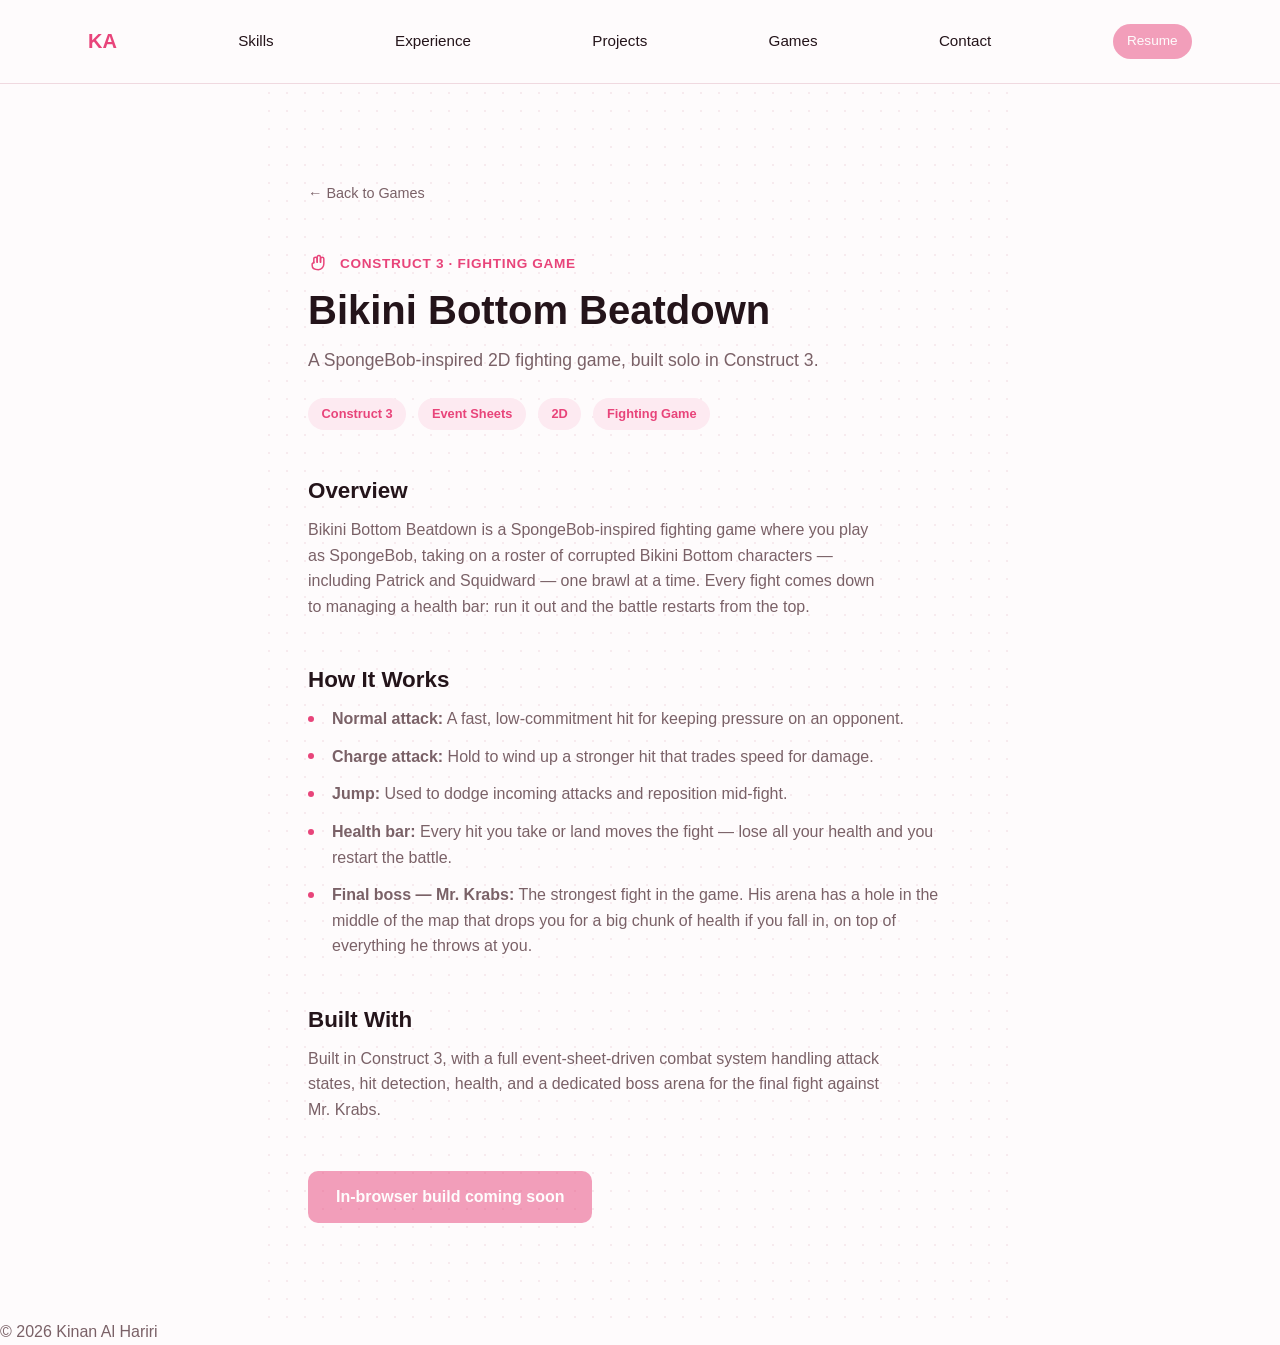
==== pages/bikini-bottom-beatdown.html @ c5bf549d "Add Bikini Bottom Beatdown, disable resume links for now" ====
<!DOCTYPE html>
<html lang="en">

<head>
  <meta charset="UTF-8">
  <meta name="viewport" content="width=device-width, initial-scale=1.0">
  <title>Bikini Bottom Beatdown — Kinan Al Hariri</title>
  <meta name="description" content="Bikini Bottom Beatdown, a SpongeBob-inspired 2D fighting game built in Construct 3 by Kinan Al Hariri.">
  <link rel="stylesheet" href="../style.css">
</head>

<body>

  <header>
    <nav>
      <a href="../index.html#top">KA</a>
      <a href="../index.html#skills">Skills</a>
      <a href="../index.html#experience">Experience</a>
      <a href="../index.html#projects">Projects</a>
      <a href="../index.html#games">Games</a>
      <a href="../index.html#contact">Contact</a>
      <a class="nav-resume" aria-disabled="true" title="Resume coming soon">Resume</a>
    </nav>
  </header>

  <main class="detail-page pixel-page">

    <a href="../index.html#games" class="back-link">&larr; Back to Games</a>

    <p class="eyebrow">
      <span class="icon-badge" aria-hidden="true">
        <svg viewBox="0 0 24 24" fill="none" stroke="currentColor" stroke-width="1.8" stroke-linecap="round" stroke-linejoin="round">
          <path d="M7 12V7a2 2 0 0 1 4 0v4"/>
          <path d="M11 11V5a2 2 0 0 1 4 0v6"/>
          <path d="M15 11V7a2 2 0 0 1 4 0v6c0 3.5-2.5 7-6.5 7S5 18.5 5 15v-2l2-2"/>
        </svg>
      </span>
      Construct 3 &middot; Fighting Game
    </p>
    <h1>Bikini Bottom Beatdown</h1>
    <p class="detail-subtitle">
      A SpongeBob-inspired 2D fighting game, built solo in Construct 3.
    </p>

    <div class="detail-tags">
      <span class="tag">Construct 3</span>
      <span class="tag">Event Sheets</span>
      <span class="tag">2D</span>
      <span class="tag">Fighting Game</span>
    </div>

    <section class="detail-block reveal">
      <h2>Overview</h2>
      <p>
        Bikini Bottom Beatdown is a SpongeBob-inspired fighting game where
        you play as SpongeBob, taking on a roster of corrupted Bikini
        Bottom characters &mdash; including Patrick and Squidward &mdash;
        one brawl at a time. Every fight comes down to managing a health
        bar: run it out and the battle restarts from the top.
      </p>
    </section>

    <section class="detail-block reveal">
      <h2>How It Works</h2>
      <ul class="detail-list">
        <li>
          <strong>Normal attack:</strong> A fast, low-commitment hit for
          keeping pressure on an opponent.
        </li>
        <li>
          <strong>Charge attack:</strong> Hold to wind up a stronger hit
          that trades speed for damage.
        </li>
        <li>
          <strong>Jump:</strong> Used to dodge incoming attacks and
          reposition mid-fight.
        </li>
        <li>
          <strong>Health bar:</strong> Every hit you take or land moves
          the fight &mdash; lose all your health and you restart the
          battle.
        </li>
        <li>
          <strong>Final boss &mdash; Mr. Krabs:</strong> The strongest
          fight in the game. His arena has a hole in the middle of the
          map that drops you for a big chunk of health if you fall in,
          on top of everything he throws at you.
        </li>
      </ul>
    </section>

    <section class="detail-block reveal">
      <h2>Built With</h2>
      <p>
        Built in Construct 3, with a full event-sheet-driven combat
        system handling attack states, hit detection, health, and a
        dedicated boss arena for the final fight against Mr. Krabs.
      </p>
    </section>

    <a class="detail-cta" aria-disabled="true" title="Coming soon">
      In-browser build coming soon
    </a>

  </main>

  <footer>
    <p>&copy; 2026 Kinan Al Hariri</p>
  </footer>

  <script src="../script.js"></script>
</body>

</html>
---- style.css ----
/* ============================================================
   VARIABLES — the site's palette and scale, defined once here.
   Change a value in this block and it updates everywhere it's
   used via var(--name).
   ============================================================ */
:root {
  --bg: #fefbfc;            /* page background */
  --bg-card: #ffffff;       /* card background */
  --border: #f0d9e0;        /* borders */
  --text: #24141a;          /* main text */
  --text-dim: #7a6167;      /* secondary text */
  --accent: #e8447a;        /* pink accent — links, buttons, headings */
  --accent-dim: #fdeaf1;    /* pale pink fill behind accent elements */
  --on-accent: #ffffff;     /* text color for anything sitting on an accent fill */
  --warn: #d97706;          /* amber, used for "pending" states */

  --space-sm: 0.75rem;
  --space-md: 1.5rem;
  --space-lg: 3rem;
  --space-xl: 6rem;

  --radius: 10px;
}

/* Reset browser default spacing, and make padding/border count
   toward an element's width instead of adding to it. */
* {
  margin: 0;
  padding: 0;
  box-sizing: border-box;
}

/* Base page styles */
body {
  background-color: var(--bg);
  color: var(--text);
  font-family: -apple-system, "Segoe UI", Roboto, sans-serif;
  line-height: 1.6;
}

h1, h2, h3 {
  font-weight: 700;
  line-height: 1.2;
  color: var(--text);
}

p {
  color: var(--text-dim);
  max-width: 65ch;   /* caps line length for readability */
}

a {
  color: var(--accent);
  text-decoration: none;
}

img {
  max-width: 100%;
  display: block;
}

/* ============================================================
   NAV BAR
   ============================================================ */
header {
  position: sticky;
  top: 0;
  z-index: 100;
  background-color: var(--bg);
  border-bottom: 1px solid var(--border);
}

nav {
  display: flex;
  align-items: center;
  justify-content: space-between;
  padding: var(--space-md) var(--space-lg);
  max-width: 1200px;
  margin: 0 auto;
}

nav a {
  color: var(--text);
  margin-left: var(--space-md);
  font-size: 0.95rem;
  font-weight: 500;
  transition: color 0.15s ease;
}

nav a:hover {
  color: var(--accent);
}

/* the logo/initials link — bigger, stays on the far left */
nav a:first-child {
  margin-left: 0;
  font-size: 1.25rem;
  font-weight: 700;
  color: var(--accent);
}

/* ============================================================
   SECTIONS
   ============================================================ */
section {
  max-width: 1200px;
  margin: 0 auto;
  padding: var(--space-xl) var(--space-lg);
  scroll-margin-top: 80px;   /* offsets the sticky nav when jumping via anchor link */
}

section h2 {
  font-size: 2rem;
  margin-bottom: var(--space-lg);
  color: var(--accent);
}

/* Hero */
#hero {
  padding-top: var(--space-xl);
  padding-bottom: var(--space-xl);
}

#hero h1 {
  font-size: 3.5rem;
  margin-bottom: var(--space-sm);
}

#hero > p:first-of-type {
  color: var(--accent);
  font-size: 1.25rem;
  font-weight: 600;
  margin-bottom: var(--space-md);
}

#hero > p:nth-of-type(2) {
  margin-bottom: var(--space-lg);
}

/* Button-style links (LinkedIn/Resume, project/game cards) */
.hero-actions {
  display: flex;
  flex-wrap: wrap;
  gap: var(--space-sm);
}

.hero-actions > a,
article > a {
  display: inline-block;
  background-color: var(--accent);
  color: var(--on-accent);
  font-weight: 600;
  padding: 0.75rem 1.5rem;
  border-radius: var(--radius);
  margin-top: var(--space-sm);
  transition: opacity 0.15s ease;
}

.hero-actions > a:hover,
article > a:hover {
  opacity: 0.85;
}

/* Resume stands apart from the primary (filled) action — an outline
   style reads as "secondary" without competing with LinkedIn. */
.hero-actions > a.btn-secondary {
  background-color: transparent;
  color: var(--accent);
  border: 2px solid var(--accent);
  padding: calc(0.75rem - 2px) calc(1.5rem - 2px);
}

.hero-actions > a.btn-secondary:hover {
  background-color: var(--accent-dim);
  opacity: 1;
}

/* Resume link in the nav — a small pill so it reads as an action,
   not just another page-jump link. */
.nav-resume {
  background-color: var(--accent);
  color: var(--on-accent) !important;
  padding: 0.4rem 0.9rem;
  border-radius: 999px;
  font-size: 0.85rem !important;
  transition: opacity 0.15s ease;
}

.nav-resume:hover {
  opacity: 0.85;
  color: var(--on-accent) !important;
}

/* Disabled state — resume isn't linked to anything yet, but stays
   visible as a placeholder for when it is. */
.nav-resume[aria-disabled="true"],
.hero-actions > a.btn-secondary[aria-disabled="true"],
.detail-cta[aria-disabled="true"] {
  cursor: default;
  opacity: 0.5;
}

.nav-resume[aria-disabled="true"]:hover,
.hero-actions > a.btn-secondary[aria-disabled="true"]:hover {
  opacity: 0.5;
}

/* ============================================================
   CARD GRID (Experience / Projects / Games)
   ============================================================ */
#projects {
  display: grid;
  grid-template-columns: repeat(auto-fit, minmax(280px, 1fr));
  gap: var(--space-md);
}

#projects h2 {
  grid-column: 1 / -1;   /* section heading spans the full grid width */
}

/* Skills and Experience share a row instead of each being a full-width
   section — keeps a single Experience card from leaving a big empty
   gap beside it, the same problem Games had with only one card. */
.split-row {
  display: flex;
  flex-wrap: wrap;
  gap: var(--space-lg);
  align-items: flex-start;
}

.split-col {
  flex: 1 1 320px;
  scroll-margin-top: 80px;   /* these are <div>s now, not <section>s, so they need their own nav-offset rule */
}

/* Games uses flex instead of the shared grid above — with only one
   card right now, a grid track would leave an odd empty gap beside
   it. flex-wrap lets it size to its own content and still wrap
   cleanly whenever a second game is added later. */
#games {
  display: flex;
  flex-wrap: wrap;
  gap: var(--space-md);
}

#games h2 {
  flex-basis: 100%;
}

#games .card-link,
.game-facts {
  flex: 0 1 380px;
}

/* the static "Quick Facts" panel beside the game card */
.game-facts {
  background-color: var(--bg-card);
  padding: var(--space-md);
}

.fact-list {
  list-style: none;
}

.fact-list li {
  display: flex;
  justify-content: space-between;
  align-items: baseline;
  gap: var(--space-sm);
  padding: 0.5rem 0;
  border-bottom: 1px dashed var(--border);
  font-size: 0.9rem;
}

.fact-list li:last-child {
  border-bottom: none;
}

.fact-list li span {
  color: var(--text-dim);
}

.fact-list li strong {
  color: var(--text);
  text-align: right;
}

/* individual card */
article {
  background-color: var(--bg-card);
  border: 1px solid var(--border);
  border-radius: var(--radius);
  padding: var(--space-md);
  display: flex;
  flex-direction: column;
  transition: transform 0.15s ease, border-color 0.15s ease;
}

article img {
  border-radius: calc(var(--radius) - 2px);
  margin-bottom: var(--space-md);
  aspect-ratio: 16 / 10;   /* keeps card images a consistent size regardless of source dimensions */
  object-fit: cover;
}

article h3 {
  font-size: 1.25rem;
  margin-bottom: var(--space-sm);
}

article p {
  margin-bottom: var(--space-md);
  flex-grow: 1;   /* pushes the button/link to the bottom of the card */
}

/* ============================================================
   RESPONSIVE — phone-sized screens
   ============================================================ */
@media (max-width: 640px) {
  #hero h1 {
    font-size: 2.25rem;
  }

  section {
    padding: var(--space-lg) var(--space-md);
  }

  nav {
    padding: var(--space-sm) var(--space-md);
    flex-wrap: wrap;
    row-gap: var(--space-sm);
  }

  nav a {
    margin-left: var(--space-sm);
    font-size: 0.85rem;
  }
}

html {
  scroll-behavior: smooth;   /* animates jumps to anchor links instead of an instant cut */
}

/* ============================================================
   CLICKABLE CARDS & DETAIL PAGES
   ============================================================ */

/* the whole card is wrapped in <a class="card-link"> */
.card-link {
  display: block;
  color: inherit;
}

.card-link:hover article {
  transform: translateY(-4px);
  border-color: var(--accent);
}

/* small label above a card's title, e.g. "VEX Robotics" */
.card-eyebrow {
  color: var(--accent);
  font-size: 0.75rem;
  font-weight: 700;
  letter-spacing: 0.05em;
  text-transform: uppercase;
  margin-bottom: var(--space-sm);
}

.card-more {
  color: var(--accent);
  font-weight: 600;
  font-size: 0.9rem;
  margin-top: auto;   /* pins this to the bottom of the card */
}

/* layout shared by experience.html, robot.html, motivez.html, fish-out-of-water.html */
.detail-page {
  max-width: 760px;
  margin: 0 auto;
  padding: var(--space-xl) var(--space-lg);
}

.back-link {
  display: inline-block;
  color: var(--text-dim);
  font-size: 0.9rem;
  margin-bottom: var(--space-lg);
}

.back-link:hover {
  color: var(--accent);
}

.eyebrow {
  color: var(--accent);
  font-size: 0.85rem;
  font-weight: 700;
  letter-spacing: 0.05em;
  text-transform: uppercase;
  margin-bottom: var(--space-sm);
}

.detail-page h1 {
  font-size: 2.5rem;
  margin-bottom: var(--space-sm);
}

.detail-subtitle {
  font-size: 1.1rem;
  margin-bottom: var(--space-md);
}

/* row of small pill-shaped tags, e.g. "Swift", "Xcode" */
.detail-tags {
  display: flex;
  flex-wrap: wrap;
  gap: var(--space-sm);
  margin-bottom: var(--space-lg);
}

.tag {
  background-color: var(--accent-dim);
  color: var(--accent);
  font-size: 0.8rem;
  font-weight: 600;
  padding: 0.35rem 0.85rem;
  border-radius: 999px;
}

.detail-gallery {
  margin-bottom: var(--space-lg);
}

.detail-gallery img {
  border-radius: var(--radius);
  border: 1px solid var(--border);
}

.detail-block {
  margin-bottom: var(--space-lg);
  padding: 0;
}

.detail-block h2 {
  font-size: 1.4rem;
  margin-bottom: var(--space-sm);
  color: var(--text);
}

.detail-list {
  list-style: none;   /* replaced with a custom pink dot below */
}

.detail-list li {
  position: relative;
  padding-left: var(--space-md);
  margin-bottom: var(--space-sm);
  color: var(--text-dim);
}

.detail-list li::before {
  content: "";
  position: absolute;
  left: 0;
  top: 0.6em;
  width: 6px;
  height: 6px;
  border-radius: 50%;
  background-color: var(--accent);
}

.detail-cta {
  display: inline-block;
  background-color: var(--accent);
  color: var(--on-accent);
  font-weight: 600;
  padding: 0.85rem 1.75rem;
  border-radius: var(--radius);
  transition: opacity 0.15s ease;
}

.detail-cta:hover {
  opacity: 0.85;
}

/* ============================================================
   SKILLS — small monogram tiles, colored by each language's usual
   brand color (a stand-in for logos, rather than reproducing them)
   ============================================================ */
.skills-grid {
  display: grid;
  grid-template-columns: repeat(auto-fill, minmax(110px, 1fr));
  gap: var(--space-sm);
}

.skill-tile {
  --tile-color: var(--accent);
  display: flex;
  flex-direction: column;
  align-items: center;
  gap: 0.5rem;
  background-color: var(--bg-card);
  border: 1px solid var(--border);
  border-radius: var(--radius);
  padding: var(--space-md) var(--space-sm);
  text-align: center;
  transition: transform 0.15s ease, border-color 0.15s ease;
}

.skill-tile:hover {
  transform: translateY(-4px);
  border-color: var(--tile-color);
}

.skill-mark {
  display: flex;
  align-items: center;
  justify-content: center;
  width: 40px;
  height: 40px;
}

.skill-mark svg {
  width: 100%;
  height: 100%;
}

.skill-name {
  font-size: 0.8rem;
  font-weight: 600;
  color: var(--text-dim);
}

/* ============================================================
   ICONS — small SVG badges next to card eyebrows and contact links
   ============================================================ */
.card-eyebrow {
  display: flex;
  align-items: center;
}

.icon-badge {
  display: inline-flex;
  align-items: center;
  justify-content: center;
  width: 22px;
  height: 22px;
  margin-right: var(--space-sm);
  color: var(--accent);
  flex-shrink: 0;
}

.icon-badge svg {
  width: 100%;
  height: 100%;
  transition: transform 0.2s ease;
}

/* a small hover reaction on the icon, matching the card lift */
.card-link:hover .icon-badge svg {
  transform: scale(1.15) rotate(-6deg);
}

.contact-icon {
  display: inline-flex;
  width: 18px;
  height: 18px;
  margin-right: 0.4rem;
  vertical-align: middle;
  color: var(--accent);
}

/* eyebrow icons on detail pages (experience.html, robot.html, etc.) */
.eyebrow {
  display: flex;
  align-items: center;
}

.eyebrow .icon-badge {
  width: 20px;
  height: 20px;
}

/* ============================================================
   BLUEPRINT DECORATION — hero section
   ============================================================ */
#hero {
  position: relative;
  overflow: hidden;
}

#hero::before {
  content: "";
  position: absolute;
  inset: 0;
  background-image:
    linear-gradient(var(--border) 1px, transparent 1px),
    linear-gradient(90deg, var(--border) 1px, transparent 1px);
  background-size: 32px 32px;
  opacity: 0.5;
  pointer-events: none;
  z-index: 0;
}

/* keeps the real hero content above the decorative grid */
#hero > *:not(.blueprint-corner) {
  position: relative;
  z-index: 1;
}

.blueprint-corner {
  position: absolute;
  width: 28px;
  height: 28px;
  opacity: 0.6;
  pointer-events: none;
  z-index: 1;
}

.corner-tl { top: 8px; left: 0; border-top: 2px solid var(--accent); border-left: 2px solid var(--accent); }
.corner-tr { top: 8px; right: 0; border-top: 2px solid var(--accent); border-right: 2px solid var(--accent); }
.corner-bl { bottom: 8px; left: 0; border-bottom: 2px solid var(--accent); border-left: 2px solid var(--accent); }
.corner-br { bottom: 8px; right: 0; border-bottom: 2px solid var(--accent); border-right: 2px solid var(--accent); }

/* ============================================================
   RETRO / PIXEL FRAME — Games section
   ============================================================ */
#games {
  position: relative;
}

/* a faint dot grid behind the games card, like graph/pixel paper */
#games::before {
  content: "";
  position: absolute;
  inset: 0;
  background-image: radial-gradient(var(--border) 1.5px, transparent 1.5px);
  background-size: 18px 18px;
  opacity: 0.6;
  pointer-events: none;
  z-index: 0;
}

#games > * {
  position: relative;
  z-index: 1;
}

/* sharp corners + a solid offset shadow instead of a blurred one —
   the classic flat "pixel button" look, no rounded corners. */
.pixel-frame {
  border: 3px solid var(--text) !important;
  border-radius: 0 !important;
  box-shadow: 5px 5px 0 0 var(--accent);
  transition: transform 0.15s ease, box-shadow 0.15s ease !important;
}

/* overrides the generic .card-link:hover article lift — this one
   nudges diagonally instead of floating straight up, and pushes the
   offset shadow out further instead of changing border color. */
.card-link:hover .pixel-frame {
  transform: translate(-3px, -3px);
  border-color: var(--text);
  box-shadow: 8px 8px 0 0 var(--accent);
}

/* same dot-grid treatment, reused on the Fish Out of Water detail page */
.pixel-page {
  position: relative;
}

.pixel-page::before {
  content: "";
  position: absolute;
  inset: 0;
  background-image: radial-gradient(var(--border) 1.5px, transparent 1.5px);
  background-size: 18px 18px;
  opacity: 0.5;
  pointer-events: none;
  z-index: 0;
}

.pixel-page > * {
  position: relative;
  z-index: 1;
}

/* ============================================================
   SCROLL-REVEAL MOTION
   ============================================================
   Paired with script.js: .reveal starts hidden/offset, and JS adds
   .in-view the first time an element scrolls into the viewport.
*/
.reveal {
  opacity: 0;
  transform: translateY(20px);
  transition: opacity 0.6s ease, transform 0.6s ease;
}

.reveal.in-view {
  opacity: 1;
  transform: none;
}

@media (prefers-reduced-motion: reduce) {
  .reveal {
    opacity: 1;
    transform: none;
    transition: none;
  }
}
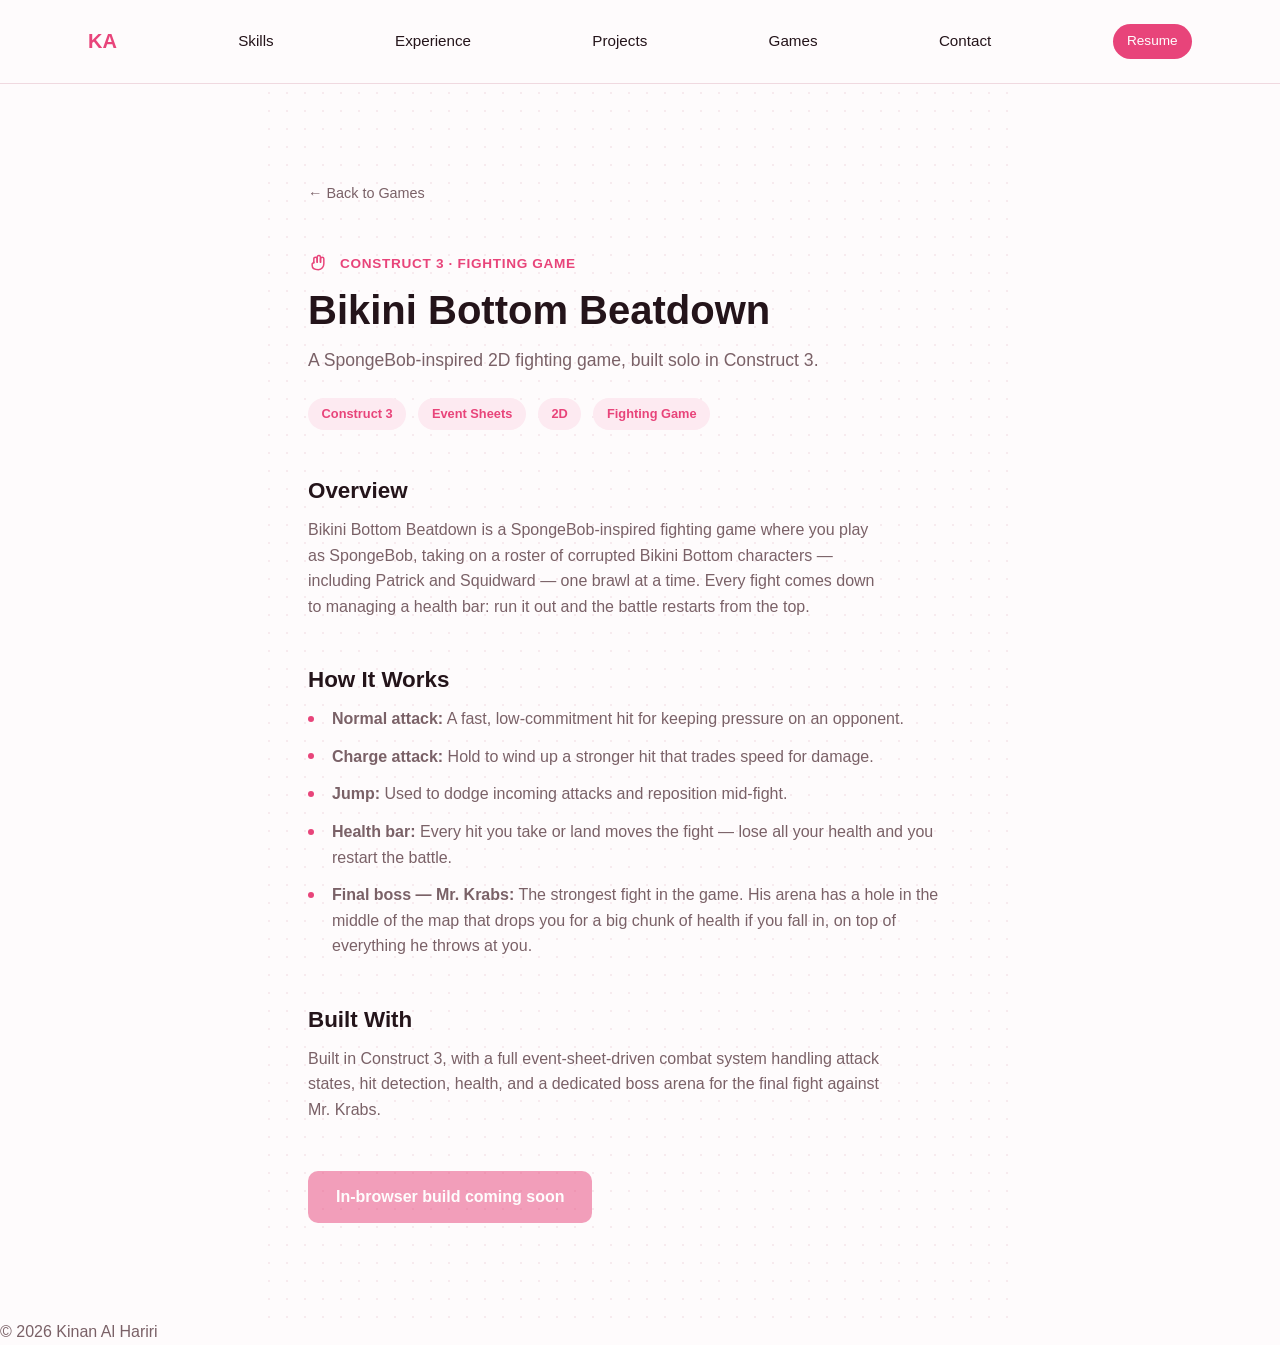
==== commit f3f37444: "Add MESA leadership role and data center dashboard project" ====
--- a/pages/bikini-bottom-beatdown.html
+++ b/pages/bikini-bottom-beatdown.html
@@ -19,7 +19,7 @@
       <a href="../index.html#projects">Projects</a>
       <a href="../index.html#games">Games</a>
       <a href="../index.html#contact">Contact</a>
-      <a class="nav-resume" aria-disabled="true" title="Resume coming soon">Resume</a>
+      <a href="../Kinan_AlHariri_Resume.pdf" target="_blank" rel="noopener" class="nav-resume">Resume</a>
     </nav>
   </header>
 
--- a/style.css
+++ b/style.css
@@ -9,8 +9,10 @@
   --border: #f0d9e0;        /* borders */
   --text: #24141a;          /* main text */
   --text-dim: #7a6167;      /* secondary text */
-  --accent: #e8447a;        /* pink accent — links, buttons, headings */
+  --accent: #e8447a;        /* pink accent — links, buttons, labels */
   --accent-dim: #fdeaf1;    /* pale pink fill behind accent elements */
+  --accent-2: #0f9e95;      /* teal — a second accent, used sparingly for contrast */
+  --accent-2-dim: #e2f6f4;  /* pale teal fill */
   --on-accent: #ffffff;     /* text color for anything sitting on an accent fill */
   --warn: #d97706;          /* amber, used for "pending" states */
 
@@ -112,13 +114,105 @@
 section h2 {
   font-size: 2rem;
   margin-bottom: var(--space-lg);
-  color: var(--accent);
+  color: var(--text);
+}
+
+/* small pink label above a section heading — pink now marks a
+   "label or action", dark text marks a heading, instead of every
+   heading being pink. */
+.section-kicker {
+  color: var(--accent);
+  font-size: 0.85rem;
+  font-weight: 700;
+  letter-spacing: 0.08em;
+  text-transform: uppercase;
+  margin-bottom: 0.5rem;
 }
 
 /* Hero */
 #hero {
   padding-top: var(--space-xl);
   padding-bottom: var(--space-xl);
+}
+
+/* two-column layout: text on the left, a floating stat-chip cluster
+   on the right so the hero doesn't end in a wall of empty space */
+.hero-grid {
+  display: flex;
+  align-items: center;
+  justify-content: space-between;
+  gap: var(--space-xl);
+  flex-wrap: wrap;
+}
+
+.hero-content {
+  flex: 1 1 420px;
+}
+
+.hero-visual {
+  position: relative;
+  flex: 1 1 320px;
+  min-height: 320px;
+}
+
+.stat-chip {
+  position: absolute;
+  display: flex;
+  align-items: center;
+  gap: var(--space-sm);
+  background-color: var(--bg-card);
+  border: 1px solid var(--border);
+  border-radius: var(--radius);
+  padding: var(--space-sm) var(--space-md);
+  box-shadow: 0 10px 30px -14px rgba(36, 20, 26, 0.25);
+  white-space: nowrap;
+}
+
+.stat-chip .icon-badge {
+  width: 26px;
+  height: 26px;
+  margin-right: 0;
+}
+
+.stat-chip-text {
+  display: flex;
+  flex-direction: column;
+  line-height: 1.2;
+}
+
+.stat-chip-text strong {
+  font-size: 1.15rem;
+  font-weight: 800;
+  color: var(--text);
+}
+
+.stat-chip-text span {
+  font-size: 0.7rem;
+  font-weight: 600;
+  color: var(--text-dim);
+  text-transform: uppercase;
+  letter-spacing: 0.03em;
+}
+
+.stat-chip-1 { top: 0;      left: 8%;   transform: rotate(-4deg); }
+.stat-chip-2 { top: 112px;  right: 0;   transform: rotate(3deg);  border-color: var(--accent-2); }
+.stat-chip-3 { bottom: 64px; left: 0;   transform: rotate(4deg);  border-color: var(--accent); }
+.stat-chip-4 { bottom: 0;   right: 12%; transform: rotate(-3deg); }
+
+@media (max-width: 900px) {
+  .hero-visual {
+    min-height: 0;
+    width: 100%;
+    display: grid;
+    grid-template-columns: repeat(2, 1fr);
+    gap: var(--space-sm);
+  }
+
+  .stat-chip {
+    position: static;
+    transform: none !important;
+    white-space: normal;
+  }
 }
 
 #hero h1 {
@@ -209,12 +303,35 @@
    CARD GRID (Experience / Projects / Games)
    ============================================================ */
 #projects {
+  position: relative;
   display: grid;
   grid-template-columns: repeat(auto-fit, minmax(280px, 1fr));
   gap: var(--space-md);
 }
 
-#projects h2 {
+/* a full-bleed pale-pink wash behind Projects — breaks up the run of
+   plain white between Skills/Experience and the dark Games band */
+#projects::before {
+  content: "";
+  position: absolute;
+  top: 0;
+  left: 50%;
+  width: 100vw;
+  height: 100%;
+  transform: translateX(-50%);
+  background-color: var(--accent-dim);
+  opacity: 0.5;
+  pointer-events: none;
+  z-index: 0;
+}
+
+#projects > * {
+  position: relative;
+  z-index: 1;
+}
+
+#projects h2,
+#projects .section-kicker {
   grid-column: 1 / -1;   /* section heading spans the full grid width */
 }
 
@@ -231,6 +348,13 @@
 .split-col {
   flex: 1 1 320px;
   scroll-margin-top: 80px;   /* these are <div>s now, not <section>s, so they need their own nav-offset rule */
+}
+
+/* a second (or third) stacked card within a split-col, e.g. a second
+   Experience entry — gives it breathing room from the card above it */
+.split-col .card-link + .card-link {
+  display: block;
+  margin-top: var(--space-md);
 }
 
 /* Games uses flex instead of the shared grid above — with only one
@@ -243,7 +367,8 @@
   gap: var(--space-md);
 }
 
-#games h2 {
+#games h2,
+#games .section-kicker {
   flex-basis: 100%;
 }
 
@@ -302,6 +427,42 @@
   aspect-ratio: 16 / 10;   /* keeps card images a consistent size regardless of source dimensions */
   object-fit: cover;
 }
+
+/* A drawn "blueprint schematic" in place of a photo on a project
+   card — used where a real photo would clash with the flat vector
+   look the rest of the cards use (logos, icons). The real photo
+   still lives on that project's own detail page. */
+.card-art {
+  position: relative;
+  aspect-ratio: 16 / 10;
+  margin-bottom: var(--space-md);
+  border-radius: calc(var(--radius) - 2px);
+  overflow: hidden;
+  background-color: var(--accent-dim);
+  background-image:
+    linear-gradient(var(--border) 1px, transparent 1px),
+    linear-gradient(90deg, var(--border) 1px, transparent 1px);
+  background-size: 24px 24px;
+}
+
+.card-art svg {
+  position: absolute;
+  inset: 0;
+  width: 100%;
+  height: 100%;
+}
+
+.card-art .art-corner {
+  position: absolute;
+  width: 16px;
+  height: 16px;
+  opacity: 0.6;
+}
+
+.card-art .corner-tl { top: 8px; left: 8px; border-top: 2px solid var(--accent); border-left: 2px solid var(--accent); }
+.card-art .corner-tr { top: 8px; right: 8px; border-top: 2px solid var(--accent); border-right: 2px solid var(--accent); }
+.card-art .corner-bl { bottom: 8px; left: 8px; border-bottom: 2px solid var(--accent); border-left: 2px solid var(--accent); }
+.card-art .corner-br { bottom: 8px; right: 8px; border-bottom: 2px solid var(--accent); border-right: 2px solid var(--accent); }
 
 article h3 {
   font-size: 1.25rem;
@@ -481,6 +642,29 @@
 
 .detail-cta:hover {
   opacity: 0.85;
+}
+
+/* in-page playable game embed */
+.game-embed {
+  width: 100%;
+  aspect-ratio: 16 / 9;
+  background-color: #000;
+  border-radius: var(--radius);
+  overflow: hidden;
+  border: 1px solid var(--border);
+  margin-bottom: var(--space-sm);
+}
+
+.game-embed iframe {
+  display: block;
+  width: 100%;
+  height: 100%;
+  border: 0;
+}
+
+.embed-note {
+  font-size: 0.85rem;
+  margin-bottom: var(--space-lg);
 }
 
 /* ============================================================
@@ -625,18 +809,43 @@
 /* ============================================================
    RETRO / PIXEL FRAME — Games section
    ============================================================ */
+/* Games gets its own dark "arcade" band — a deliberate break from the
+   light theme everywhere else on the page. Redefining the shared
+   color variables inside #games means every card, heading, and list
+   inside it (which all already reference var(--text), var(--border),
+   etc.) re-themes automatically, with no separate dark-mode rules
+   needed per component. */
 #games {
-  position: relative;
-}
-
-/* a faint dot grid behind the games card, like graph/pixel paper */
+  --bg-card: #201531;
+  --border: #4a3760;
+  --text: #f8f1f6;
+  --text-dim: #cbb9d1;
+  position: relative;
+  padding-top: var(--space-xl);
+  padding-bottom: var(--space-xl);
+}
+
+/* full-bleed dark backdrop, edge to edge regardless of the section's
+   own max-width */
 #games::before {
   content: "";
   position: absolute;
+  top: 0;
+  left: 50%;
+  width: 100vw;
+  height: 100%;
+  transform: translateX(-50%);
+  background-color: #140c1f;
+  z-index: 0;
+}
+
+/* faint dot grid on top of the dark backdrop, like graph/pixel paper */
+#games::after {
+  content: "";
+  position: absolute;
   inset: 0;
-  background-image: radial-gradient(var(--border) 1.5px, transparent 1.5px);
+  background-image: radial-gradient(rgba(255, 255, 255, 0.08) 1.5px, transparent 1.5px);
   background-size: 18px 18px;
-  opacity: 0.6;
   pointer-events: none;
   z-index: 0;
 }
@@ -644,6 +853,12 @@
 #games > * {
   position: relative;
   z-index: 1;
+}
+
+/* the quick-facts panel's shadow runs teal instead of pink, so the
+   two cards in each row read as a pair without being identical */
+.game-facts.pixel-frame {
+  box-shadow: 5px 5px 0 0 var(--accent-2);
 }
 
 /* sharp corners + a solid offset shadow instead of a blurred one —
